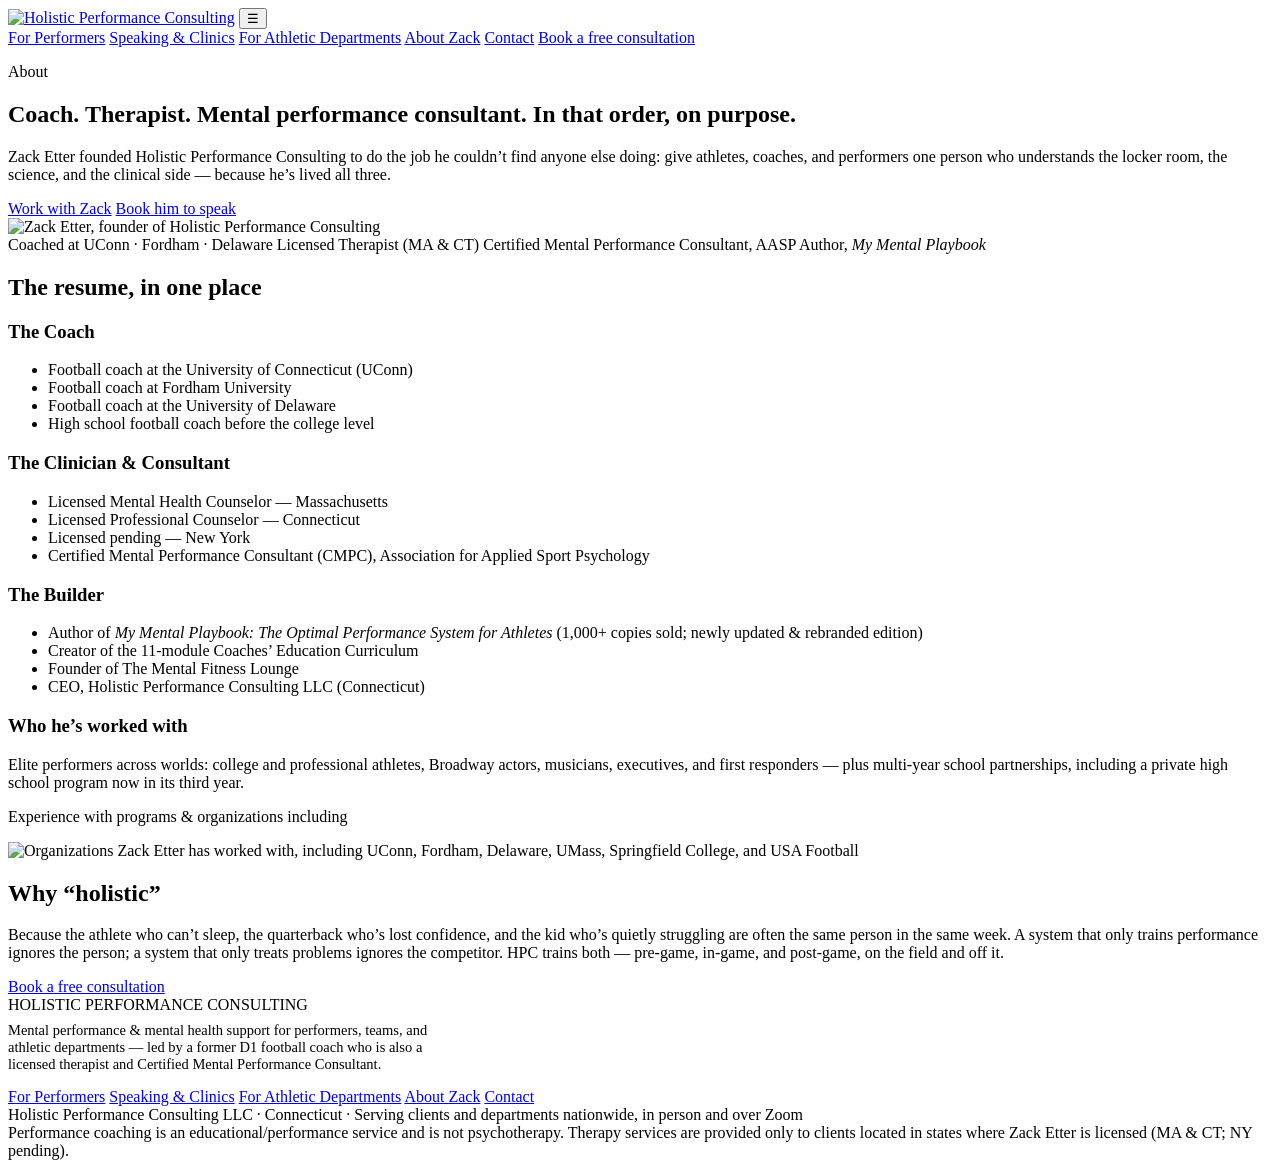
==== about.html @ 59cd408e "Add files via upload" ====
<!DOCTYPE html>
<html lang="en">
<head>
<meta charset="UTF-8">
<meta name="viewport" content="width=device-width, initial-scale=1.0">
<title>About Zack Etter — Holistic Performance Consulting</title>
<meta name="description" content="Zack Etter coached football at UConn, Fordham, and Delaware, is a Certified Mental Performance Consultant and a licensed therapist in MA & CT, and authored My Mental Playbook.">
<link rel="icon" href="favicon.ico">
<link rel="stylesheet" href="css/style.css">
<meta property="og:title" content="About Zack Etter — Holistic Performance Consulting">
<meta property="og:description" content="Zack Etter coached football at UConn, Fordham, and Delaware, is a Certified Mental Performance Consultant and a licensed therapist in MA & CT, and authored My Mental Playbook.">
<meta property="og:image" content="images/zack-presenting.png">
<meta property="og:type" content="website">
</head>
<body>
<header class="site">
  <div class="wrap nav">
    <a class="brand" href="index.html"><img src="images/holistic-logo.png" alt="Holistic Performance Consulting"></a>
    <button class="nav-toggle" aria-label="Menu" onclick="document.querySelector('.nav nav').classList.toggle('open')">&#9776;</button>
    <nav>
      <a href="coaching.html">For Performers</a>
      <a href="speaking.html">Speaking & Clinics</a>
      <a href="departments.html">For Athletic Departments</a>
      <a href="about.html" class="active">About Zack</a>
      <a href="contact.html">Contact</a>
      <a class="btn" href="contact.html">Book a free consultation</a>
    </nav>
  </div>
</header>

<section class="hero">
  <div class="wrap hero-grid">
    <div>
      <p class="eyebrow">About</p>
      <h1>Coach. Therapist. Mental performance consultant. In that order, on purpose.</h1>
      <p class="sub">Zack Etter founded Holistic Performance Consulting to do the job he couldn&rsquo;t find anyone else doing: give athletes, coaches, and performers one person who understands the locker room, the science, and the clinical side &mdash; because he&rsquo;s lived all three.</p>
      <div class="cta-row">
        <a class="btn" href="contact.html">Work with Zack</a>
        <a class="btn ghost" href="speaking.html">Book him to speak</a>
      </div>
    </div>
    <img class="hero-photo" src="images/zack-presenting.png" alt="Zack Etter, founder of Holistic Performance Consulting">
  </div>
</section>
<div class="credbar"><div class="wrap">
  <span>Coached at UConn &middot; Fordham &middot; Delaware</span>
  <span>Licensed Therapist (MA &amp; CT)</span>
  <span>Certified Mental Performance Consultant, AASP</span>
  <span>Author, <em>My Mental Playbook</em></span>
</div></div>

<section class="block">
  <div class="wrap">
    <h2>The resume, in one place</h2>
    <div class="cards">
      <div class="card"><h3>The Coach</h3><ul class="checks"><li>Football coach at the University of Connecticut (UConn)</li><li>Football coach at Fordham University</li><li>Football coach at the University of Delaware</li><li>High school football coach before the college level</li></ul></div>
      <div class="card"><h3>The Clinician &amp; Consultant</h3><ul class="checks"><li>Licensed Mental Health Counselor &mdash; Massachusetts</li><li>Licensed Professional Counselor &mdash; Connecticut</li><li>Licensed pending &mdash; New York</li><li>Certified Mental Performance Consultant (CMPC), Association for Applied Sport Psychology</li></ul></div>
      <div class="card"><h3>The Builder</h3><ul class="checks"><li>Author of <em>My Mental Playbook: The Optimal Performance System for Athletes</em> (1,000+ copies sold; newly updated &amp; rebranded edition)</li><li>Creator of the 11-module Coaches&rsquo; Education Curriculum</li><li>Founder of The Mental Fitness Lounge</li><li>CEO, Holistic Performance Consulting LLC (Connecticut)</li></ul></div>
      <div class="card"><h3>Who he&rsquo;s worked with</h3><p>Elite performers across worlds: college and professional athletes, Broadway actors, musicians, executives, and first responders &mdash; plus multi-year school partnerships, including a private high school program now in its third year.</p></div>
    </div>
  </div>
</section>

<section class="block" style="padding-top:0">
  <div class="wrap">
    <div class="logostrip">
      <p>Experience with programs &amp; organizations including</p>
      <img src="images/teams-logos.png" alt="Organizations Zack Etter has worked with, including UConn, Fordham, Delaware, UMass, Springfield College, and USA Football">
    </div>
  </div>
</section>

<section class="block" style="padding-top:0">
  <div class="wrap">
    <h2>Why &ldquo;holistic&rdquo;</h2>
    <p class="lede">Because the athlete who can&rsquo;t sleep, the quarterback who&rsquo;s lost confidence, and the kid who&rsquo;s quietly struggling are often the same person in the same week. A system that only trains performance ignores the person; a system that only treats problems ignores the competitor. HPC trains both &mdash; pre-game, in-game, and post-game, on the field and off it.</p>
    <a class="btn" href="contact.html">Book a free consultation</a>
  </div>
</section>
<footer class="site">
  <div class="wrap">
    <div class="inner">
      <div>
        <div class="brandtext">HOLISTIC <span>PERFORMANCE</span> CONSULTING</div>
        <p style="margin-top:8px;font-size:14.5px;max-width:420px">Mental performance &amp; mental health support for performers, teams, and athletic departments &mdash; led by a former D1 football coach who is also a licensed therapist and Certified Mental Performance Consultant.</p>
      </div>
      <nav>
        <a href="coaching.html">For Performers</a>
        <a href="speaking.html">Speaking & Clinics</a>
        <a href="departments.html">For Athletic Departments</a>
        <a href="about.html">About Zack</a>
        <a href="contact.html">Contact</a>
      </nav>
    </div>
    <div class="legal">
      Holistic Performance Consulting LLC &middot; Connecticut &middot; Serving clients and departments nationwide, in person and over Zoom<br>
      Performance coaching is an educational/performance service and is not psychotherapy. Therapy services are provided only to clients located in states where Zack Etter is licensed (MA &amp; CT; NY pending).
    </div>
  </div>
</footer>
</body>
</html>
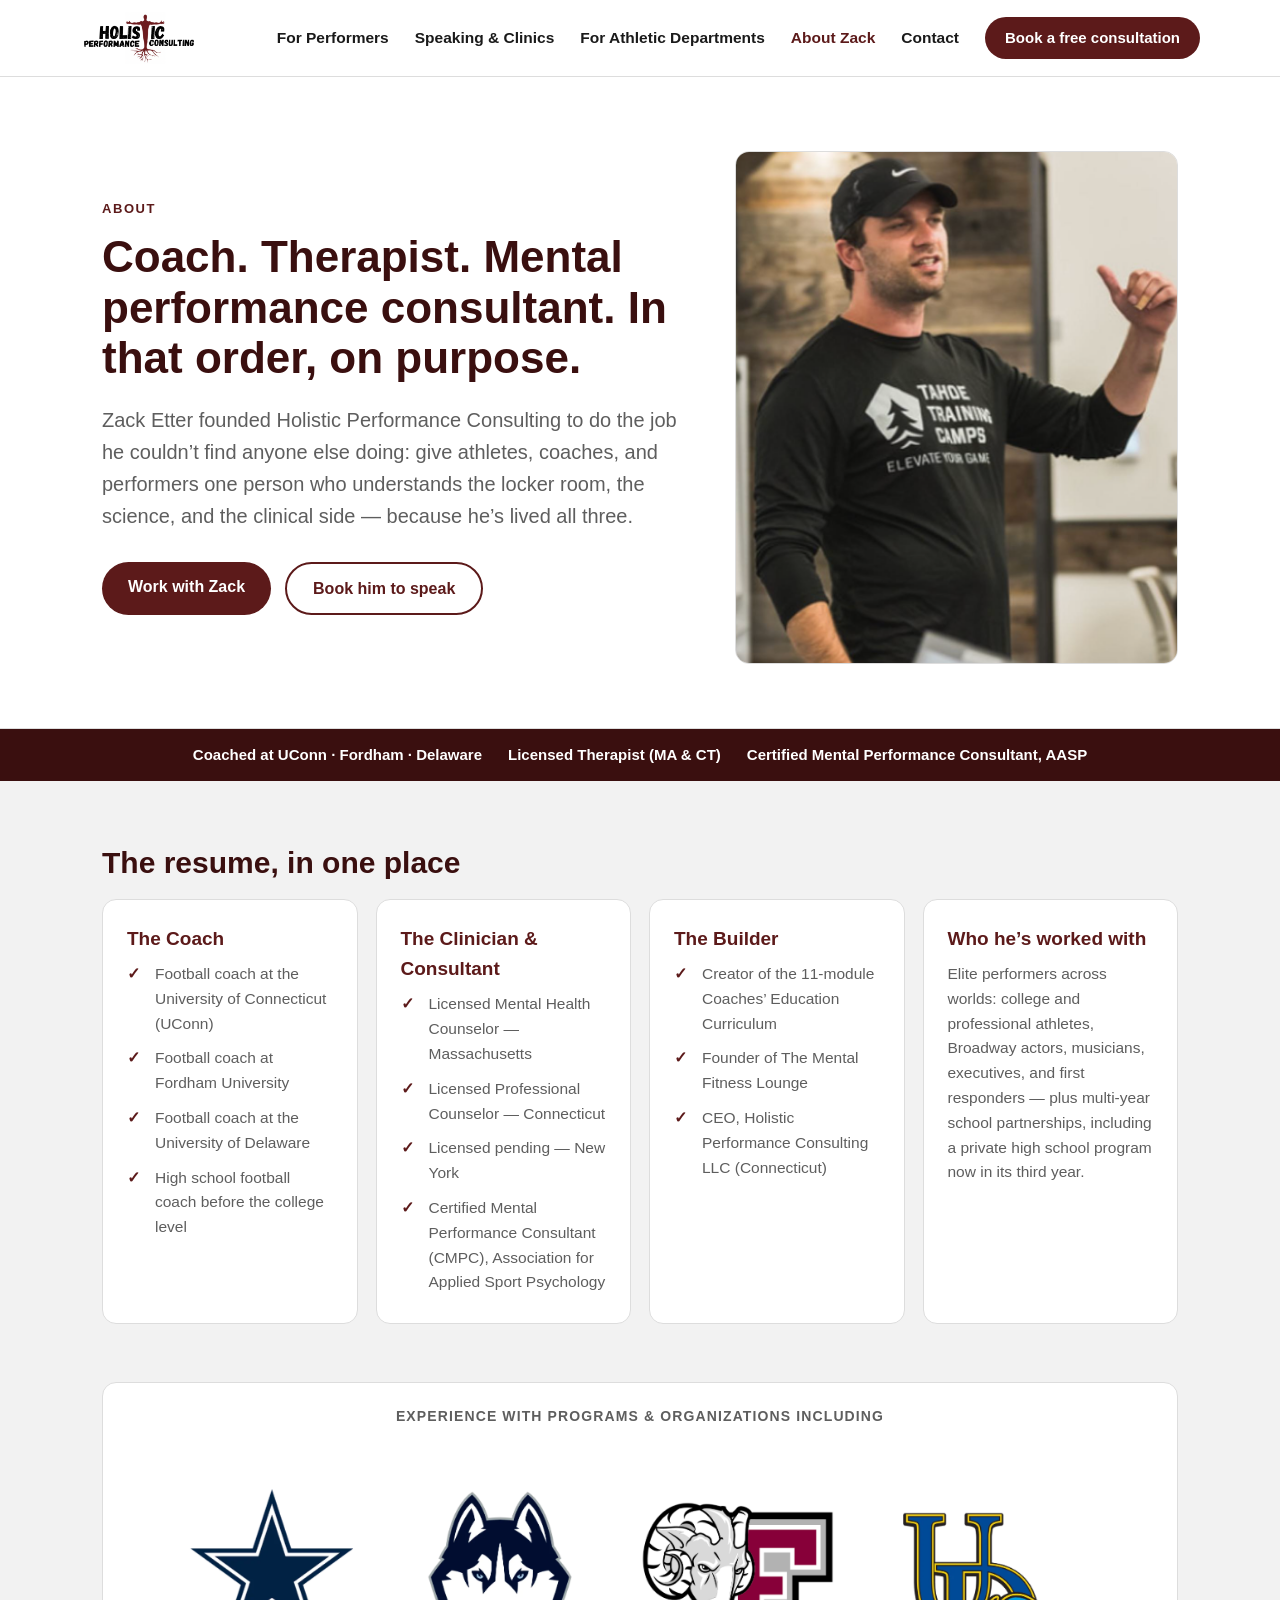
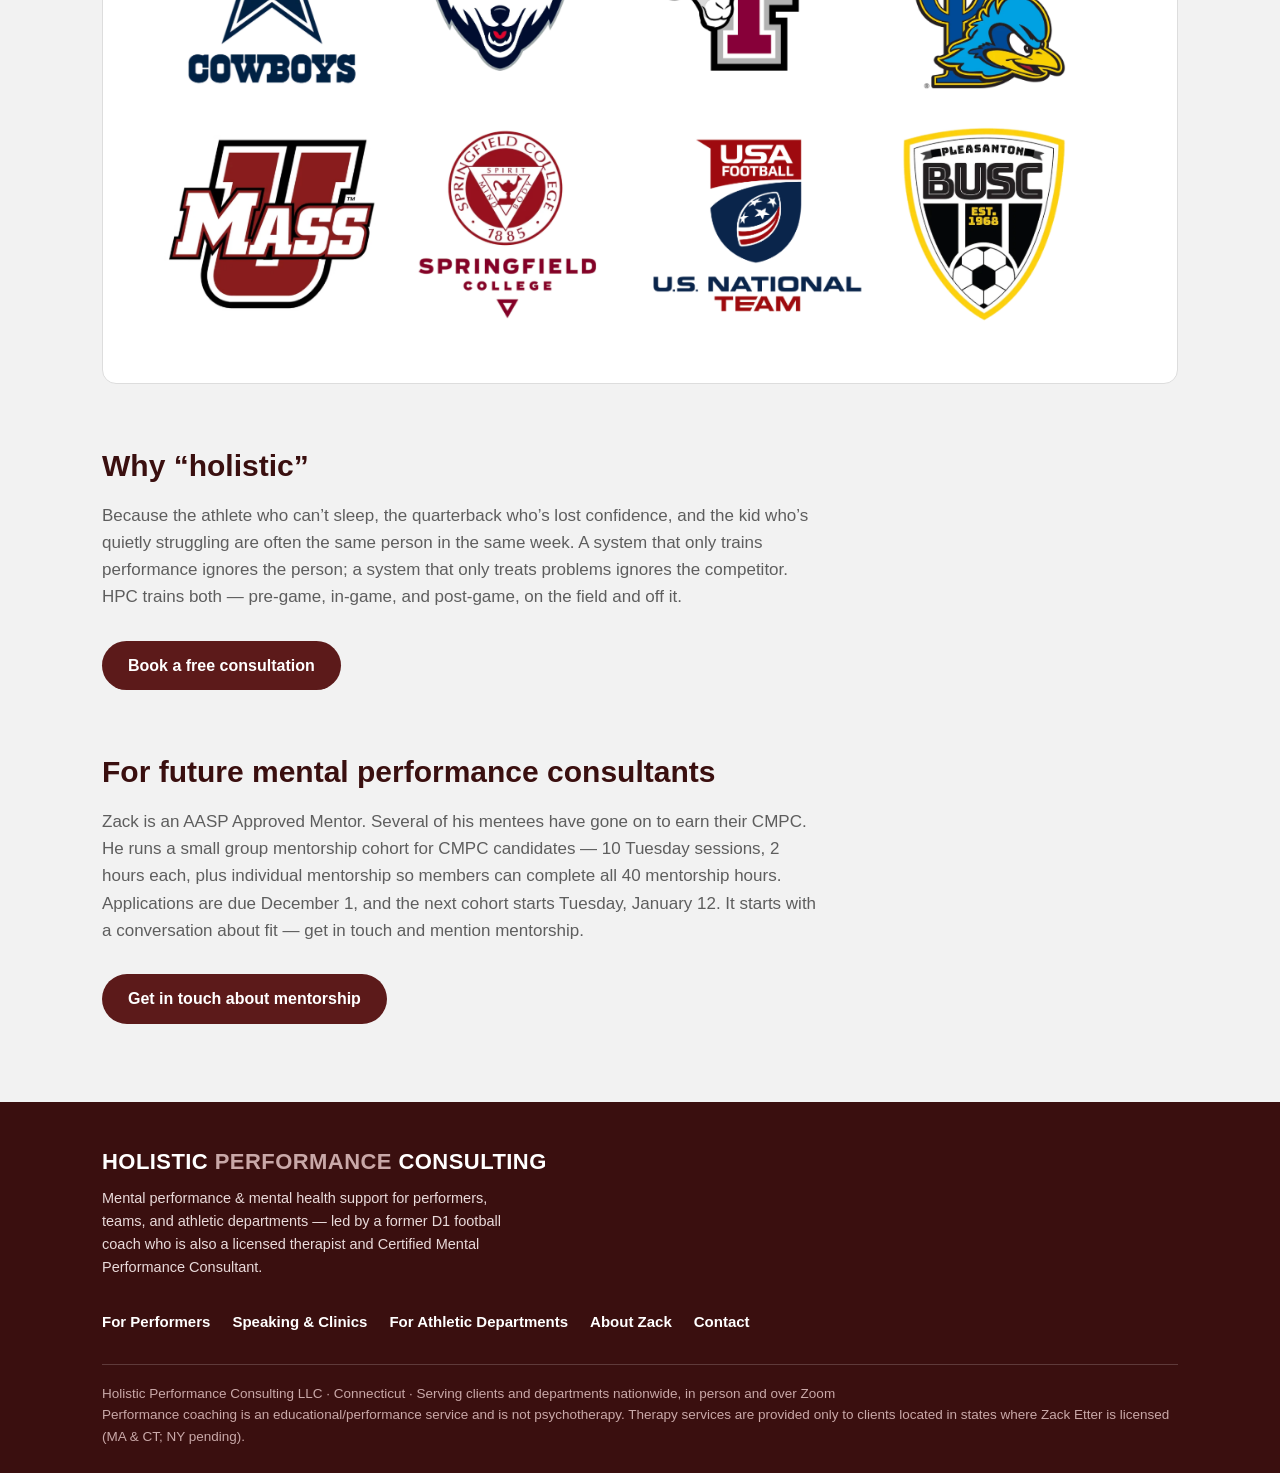
==== commit 6e4c1a81: "Update site pages: playbook references removed, about mentorship section, contact form updates" ====
--- a/about.html
+++ b/about.html
@@ -4,11 +4,11 @@
 <meta charset="UTF-8">
 <meta name="viewport" content="width=device-width, initial-scale=1.0">
 <title>About Zack Etter — Holistic Performance Consulting</title>
-<meta name="description" content="Zack Etter coached football at UConn, Fordham, and Delaware, is a Certified Mental Performance Consultant and a licensed therapist in MA & CT, and authored My Mental Playbook.">
+<meta name="description" content="Zack Etter coached football at UConn, Fordham, and Delaware, is a Certified Mental Performance Consultant and a licensed therapist in MA & CT.">
 <link rel="icon" href="favicon.ico">
 <link rel="stylesheet" href="css/style.css">
 <meta property="og:title" content="About Zack Etter — Holistic Performance Consulting">
-<meta property="og:description" content="Zack Etter coached football at UConn, Fordham, and Delaware, is a Certified Mental Performance Consultant and a licensed therapist in MA & CT, and authored My Mental Playbook.">
+<meta property="og:description" content="Zack Etter coached football at UConn, Fordham, and Delaware, is a Certified Mental Performance Consultant and a licensed therapist in MA & CT.">
 <meta property="og:image" content="images/zack-presenting.png">
 <meta property="og:type" content="website">
 </head>
@@ -46,7 +46,6 @@
   <span>Coached at UConn &middot; Fordham &middot; Delaware</span>
   <span>Licensed Therapist (MA &amp; CT)</span>
   <span>Certified Mental Performance Consultant, AASP</span>
-  <span>Author, <em>My Mental Playbook</em></span>
 </div></div>
 
 <section class="block">
@@ -55,7 +54,7 @@
     <div class="cards">
       <div class="card"><h3>The Coach</h3><ul class="checks"><li>Football coach at the University of Connecticut (UConn)</li><li>Football coach at Fordham University</li><li>Football coach at the University of Delaware</li><li>High school football coach before the college level</li></ul></div>
       <div class="card"><h3>The Clinician &amp; Consultant</h3><ul class="checks"><li>Licensed Mental Health Counselor &mdash; Massachusetts</li><li>Licensed Professional Counselor &mdash; Connecticut</li><li>Licensed pending &mdash; New York</li><li>Certified Mental Performance Consultant (CMPC), Association for Applied Sport Psychology</li></ul></div>
-      <div class="card"><h3>The Builder</h3><ul class="checks"><li>Author of <em>My Mental Playbook: The Optimal Performance System for Athletes</em> (1,000+ copies sold; newly updated &amp; rebranded edition)</li><li>Creator of the 11-module Coaches&rsquo; Education Curriculum</li><li>Founder of The Mental Fitness Lounge</li><li>CEO, Holistic Performance Consulting LLC (Connecticut)</li></ul></div>
+      <div class="card"><h3>The Builder</h3><ul class="checks"><li>Creator of the 11-module Coaches&rsquo; Education Curriculum</li><li>Founder of The Mental Fitness Lounge</li><li>CEO, Holistic Performance Consulting LLC (Connecticut)</li></ul></div>
       <div class="card"><h3>Who he&rsquo;s worked with</h3><p>Elite performers across worlds: college and professional athletes, Broadway actors, musicians, executives, and first responders &mdash; plus multi-year school partnerships, including a private high school program now in its third year.</p></div>
     </div>
   </div>
@@ -75,6 +74,15 @@
     <h2>Why &ldquo;holistic&rdquo;</h2>
     <p class="lede">Because the athlete who can&rsquo;t sleep, the quarterback who&rsquo;s lost confidence, and the kid who&rsquo;s quietly struggling are often the same person in the same week. A system that only trains performance ignores the person; a system that only treats problems ignores the competitor. HPC trains both &mdash; pre-game, in-game, and post-game, on the field and off it.</p>
     <a class="btn" href="contact.html">Book a free consultation</a>
+  </div>
+</section>
+
+<section class="block" style="padding-top:0">
+  <div class="wrap">
+    <h2>For future mental performance consultants</h2>
+    <p class="lede">Zack is an AASP Approved Mentor. Several of his mentees have gone on to earn their CMPC. He runs a small group mentorship cohort for CMPC candidates &mdash; 10 Tuesday sessions, 2 hours each, plus individual mentorship so members can complete all 40 mentorship hours. Applications are due December 1, and the next cohort starts Tuesday, January 12. It starts with a conversation about fit &mdash; get in touch and mention mentorship.</p>
+    <!-- Application link: to be added here once the application form is finalized in the CMPC mentorship chat; for now, inquiries go through the contact form. -->
+    <a class="btn" href="contact.html">Get in touch about mentorship</a>
   </div>
 </section>
 <footer class="site">
--- a/css/style.css
+++ b/css/style.css
@@ -0,0 +1,125 @@
+/* Full Press Marketing — brand stylesheet
+   Palette matched to Mental Fitness Lounge:
+   maroon #5C1A1A, dark maroon #3A0F0F, page bg #F2F2F2, card white #FFFFFF,
+   text #1A1A1A, muted #5E5E5E, accent grey #4A4A4A, borders #DDDDDD */
+:root{
+  --maroon:#5C1A1A; --maroon-dark:#3A0F0F; --bg:#F2F2F2; --card:#FFFFFF;
+  --ink:#1A1A1A; --muted:#5E5E5E; --grey:#4A4A4A; --line:#DDDDDD;
+  --radius:14px; --maxw:1120px;
+}
+*{box-sizing:border-box;margin:0;padding:0}
+html{scroll-behavior:smooth}
+body{font-family:-apple-system,BlinkMacSystemFont,"Segoe UI",Roboto,Helvetica,Arial,sans-serif;
+  background:var(--bg);color:var(--ink);line-height:1.6;font-size:17px}
+a{color:var(--maroon)}
+img{max-width:100%;display:block}
+.wrap{max-width:var(--maxw);margin:0 auto;padding:0 22px}
+
+/* Header / nav */
+header.site{position:sticky;top:0;z-index:50;background:var(--card);border-bottom:1px solid var(--line)}
+.nav{display:flex;align-items:center;justify-content:space-between;gap:18px;padding:12px 0}
+.nav .brand img{height:52px;width:auto}
+.nav nav{display:flex;align-items:center;gap:26px}
+.nav nav a{color:var(--ink);text-decoration:none;font-weight:600;font-size:15.5px}
+.nav nav a:hover{color:var(--maroon)}
+.nav nav a.active{color:var(--maroon)}
+.btn{display:inline-block;background:var(--maroon);color:#fff;font-weight:600;text-decoration:none;
+  padding:12px 26px;border-radius:999px;border:none;cursor:pointer;font-size:16px}
+.btn:hover{background:var(--maroon-dark)}
+.btn.ghost{background:transparent;color:var(--maroon);border:2px solid var(--maroon)}
+.btn.ghost:hover{background:var(--maroon);color:#fff}
+.nav .btn{padding:9px 20px;font-size:15px}
+.nav-toggle{display:none;background:none;border:none;font-size:26px;color:var(--maroon);cursor:pointer}
+@media(max-width:820px){
+  .nav nav{display:none;position:absolute;top:100%;left:0;right:0;background:var(--card);
+    flex-direction:column;align-items:flex-start;padding:16px 22px;border-bottom:1px solid var(--line)}
+  .nav nav.open{display:flex}
+  .nav-toggle{display:block}
+}
+
+/* Hero */
+.hero{background:var(--card);border-bottom:1px solid var(--line);padding:74px 0 64px}
+.hero h1{font-size:44px;line-height:1.15;color:var(--maroon-dark);max-width:760px}
+.hero p.sub{font-size:20px;color:var(--muted);max-width:700px;margin:20px 0 30px}
+.hero .cta-row{display:flex;gap:14px;flex-wrap:wrap}
+@media(max-width:640px){.hero h1{font-size:33px}.hero{padding:50px 0 44px}}
+
+/* Press-lines motif (from the logo mark) */
+.press-lines{display:flex;flex-direction:column;align-items:center;gap:7px;margin:26px auto 0}
+.press-lines span{display:block;height:5px;border-radius:3px}
+.press-lines span:nth-child(1){width:120px;background:var(--maroon)}
+.press-lines span:nth-child(2){width:86px;background:#C9A8A8}
+.press-lines span:nth-child(3){width:54px;background:var(--grey)}
+
+/* Sections & cards */
+section.block{padding:58px 0}
+section.block h2{font-size:30px;color:var(--maroon-dark);margin-bottom:12px}
+section.block .lede{color:var(--muted);max-width:720px;margin-bottom:30px}
+.cards{display:grid;grid-template-columns:repeat(auto-fit,minmax(240px,1fr));gap:18px}
+.card{background:var(--card);border:1px solid var(--line);border-radius:var(--radius);padding:24px}
+.card h3{color:var(--maroon);font-size:19px;margin-bottom:8px}
+.card p{color:var(--muted);font-size:15.5px}
+.math{display:grid;grid-template-columns:repeat(auto-fit,minmax(260px,1fr));gap:18px}
+.math .card strong.big{font-size:26px;color:var(--maroon-dark);display:block;margin-bottom:6px}
+
+/* Offer strip */
+.offer{background:var(--maroon-dark);color:#fff;border-radius:var(--radius);padding:38px 34px}
+.offer h2{color:#fff}
+.offer p{color:#E9DADA;max-width:760px}
+.offer .price{font-size:34px;font-weight:700;color:#fff}
+.offer .btn{background:#fff;color:var(--maroon-dark);margin-top:18px}
+.offer .btn:hover{background:var(--bg)}
+
+/* Steps */
+.steps{display:grid;grid-template-columns:repeat(auto-fit,minmax(230px,1fr));gap:18px;counter-reset:step}
+.step{background:var(--card);border:1px solid var(--line);border-radius:var(--radius);padding:24px}
+.step .num{display:inline-block;background:var(--maroon);color:#fff;font-weight:700;border-radius:999px;
+  width:34px;height:34px;line-height:34px;text-align:center;margin-bottom:12px}
+.step h3{color:var(--maroon-dark);font-size:18px;margin-bottom:6px}
+.step p{color:var(--muted);font-size:15.5px}
+
+/* Forms */
+form.contact{display:grid;gap:14px;max-width:640px}
+form.contact label{font-weight:600;font-size:15px}
+form.contact input,form.contact textarea{width:100%;padding:12px 14px;border:1px solid var(--line);
+  border-radius:10px;font:inherit;background:#fff}
+form.contact textarea{min-height:130px}
+.note{color:var(--muted);font-size:14.5px}
+
+/* Footer */
+footer.site{background:var(--maroon-dark);color:#E9DADA;margin-top:20px}
+footer.site .inner{padding:42px 0 30px;display:flex;flex-wrap:wrap;gap:30px;justify-content:space-between;align-items:flex-start}
+footer.site img{height:58px;width:auto}
+footer.site a{color:#fff;text-decoration:none}
+footer.site nav{display:flex;gap:22px;flex-wrap:wrap;font-weight:600;font-size:15px}
+footer.site .legal{border-top:1px solid rgba(255,255,255,.18);padding:18px 0 26px;font-size:13.5px;color:#C9A8A8}
+
+/* HPC additions */
+.credbar{background:var(--maroon-dark);color:#fff;padding:14px 0}
+.credbar .wrap{display:flex;flex-wrap:wrap;gap:8px 26px;justify-content:center;text-align:center;font-weight:600;font-size:15px}
+.credbar span{white-space:nowrap}
+.hero-grid{display:grid;grid-template-columns:1.15fr .85fr;gap:34px;align-items:center}
+.hero-photo{border-radius:var(--radius);border:1px solid var(--line);width:100%;height:auto}
+@media(max-width:820px){.hero-grid{grid-template-columns:1fr}}
+.eyebrow{text-transform:uppercase;letter-spacing:.12em;font-size:13px;font-weight:700;color:var(--maroon);margin-bottom:12px}
+ul.checks{list-style:none;display:grid;gap:10px;margin:6px 0 4px}
+ul.checks li{padding-left:28px;position:relative;color:var(--muted);font-size:15.5px}
+ul.checks li:before{content:"\2713";position:absolute;left:0;color:var(--maroon);font-weight:700}
+.tier.featured{border:2px solid var(--maroon)}
+.tier .price{font-size:30px;font-weight:700;color:var(--maroon-dark);display:block;margin-bottom:4px}
+.tier .per{color:var(--muted);font-size:14px;margin-bottom:12px}
+.logostrip{background:var(--card);border:1px solid var(--line);border-radius:var(--radius);padding:22px}
+.logostrip p{text-align:center;color:var(--muted);font-size:14px;font-weight:600;text-transform:uppercase;letter-spacing:.08em;margin-bottom:14px}
+.quote{background:var(--card);border-left:5px solid var(--maroon);border-radius:var(--radius);padding:26px 28px}
+.quote p{font-size:19px;color:var(--ink)}
+.brandtext{font-size:22px;font-weight:800;color:#fff;letter-spacing:.02em}
+footer.site .brandtext span{color:#C9A8A8}
+select{width:100%;padding:12px 14px;border:1px solid var(--line);border-radius:10px;font:inherit;background:#fff}
+
+/* Button text fix: nav link color must not override button text */
+.nav nav a.btn{color:#fff}
+.nav nav a.btn:hover{color:#fff}
+.offer .btn{color:var(--maroon-dark)}
+.offer .btn:hover{color:var(--maroon-dark)}
+.btn.ghost{color:var(--maroon)}
+.btn.ghost:hover{color:#fff}
